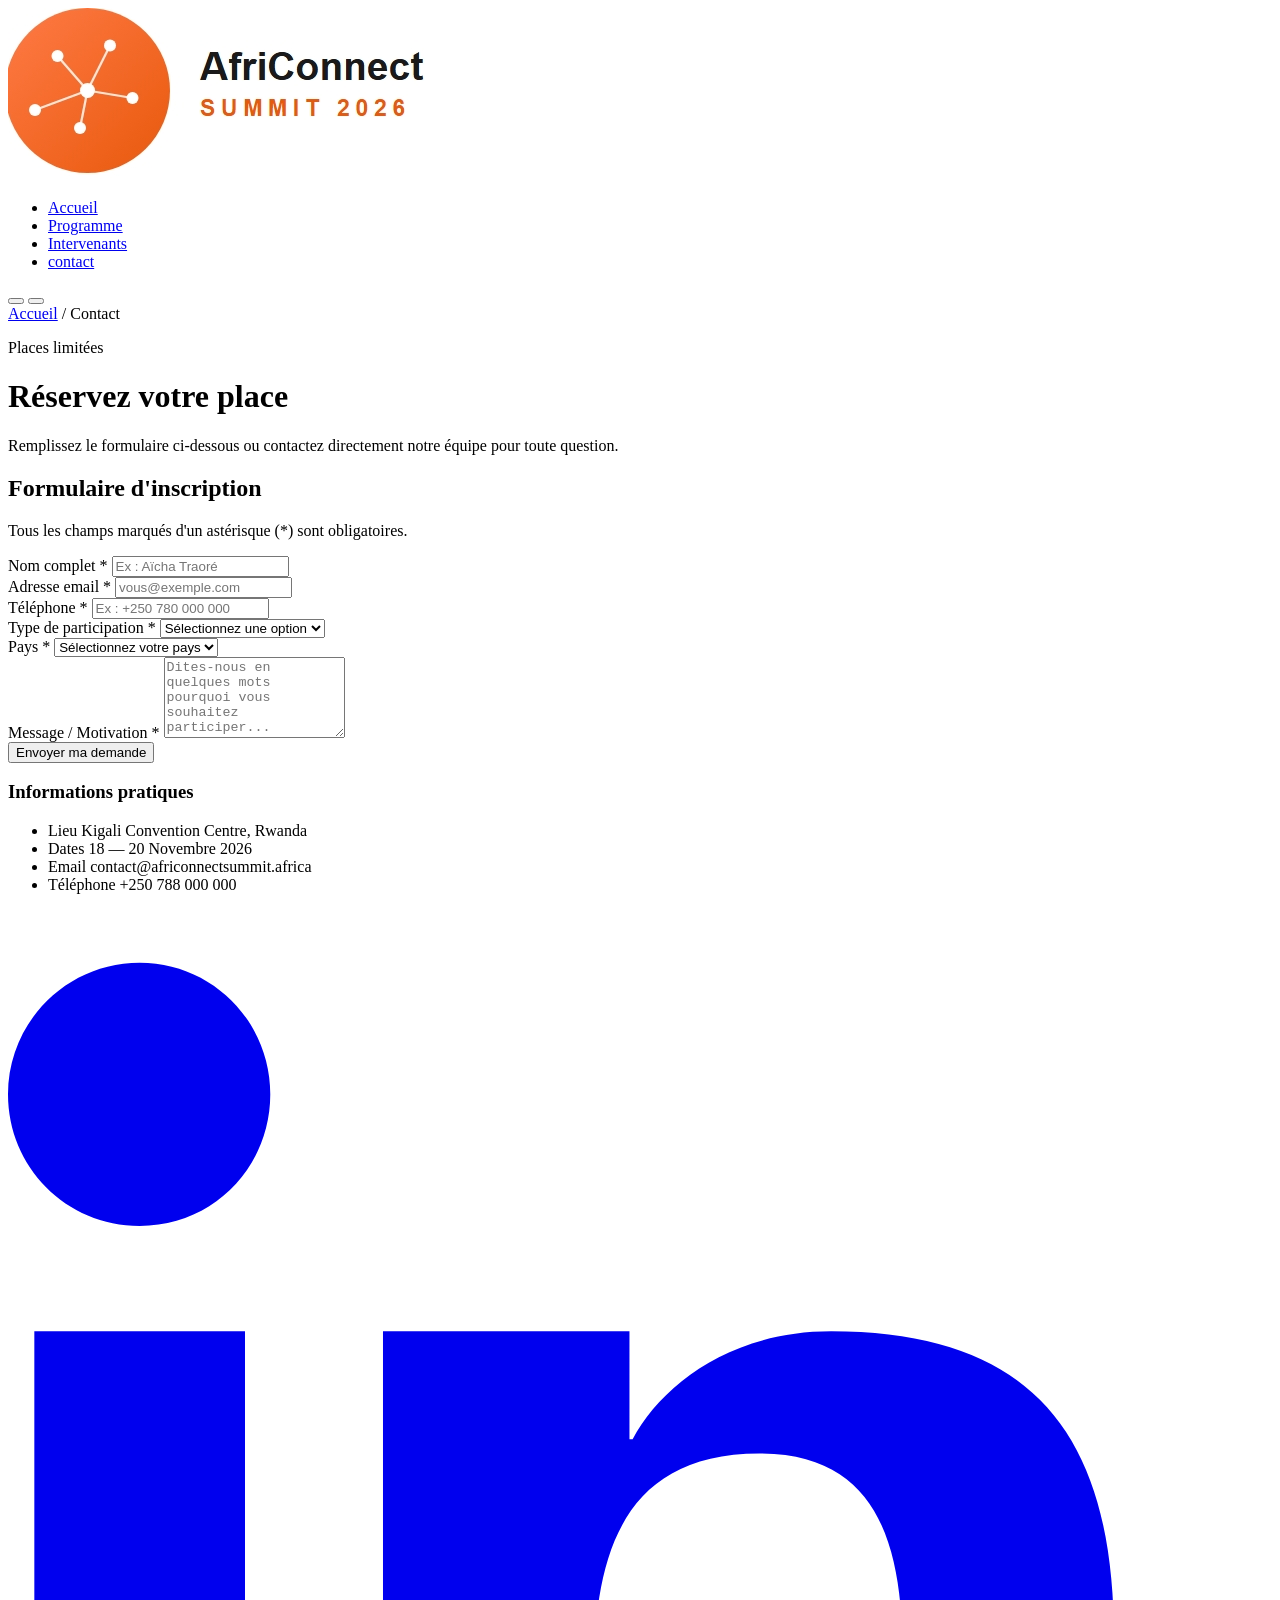
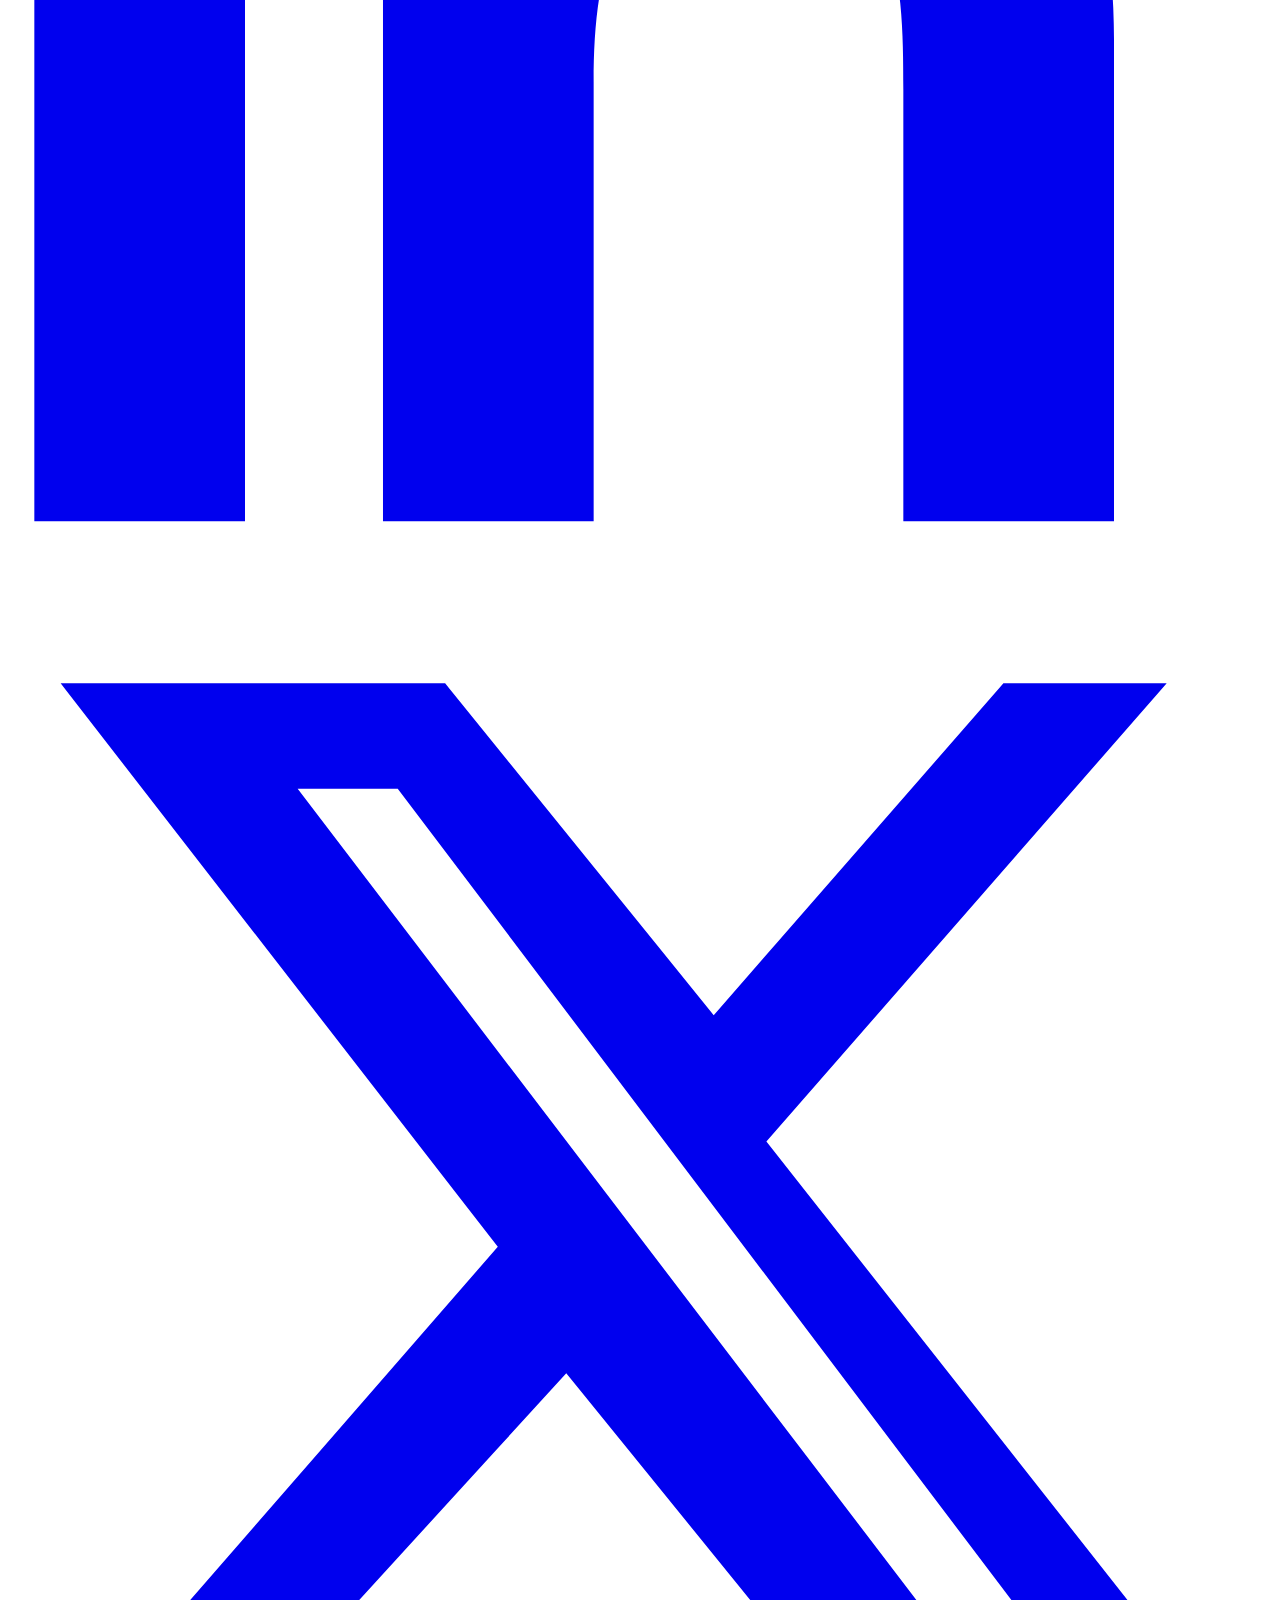
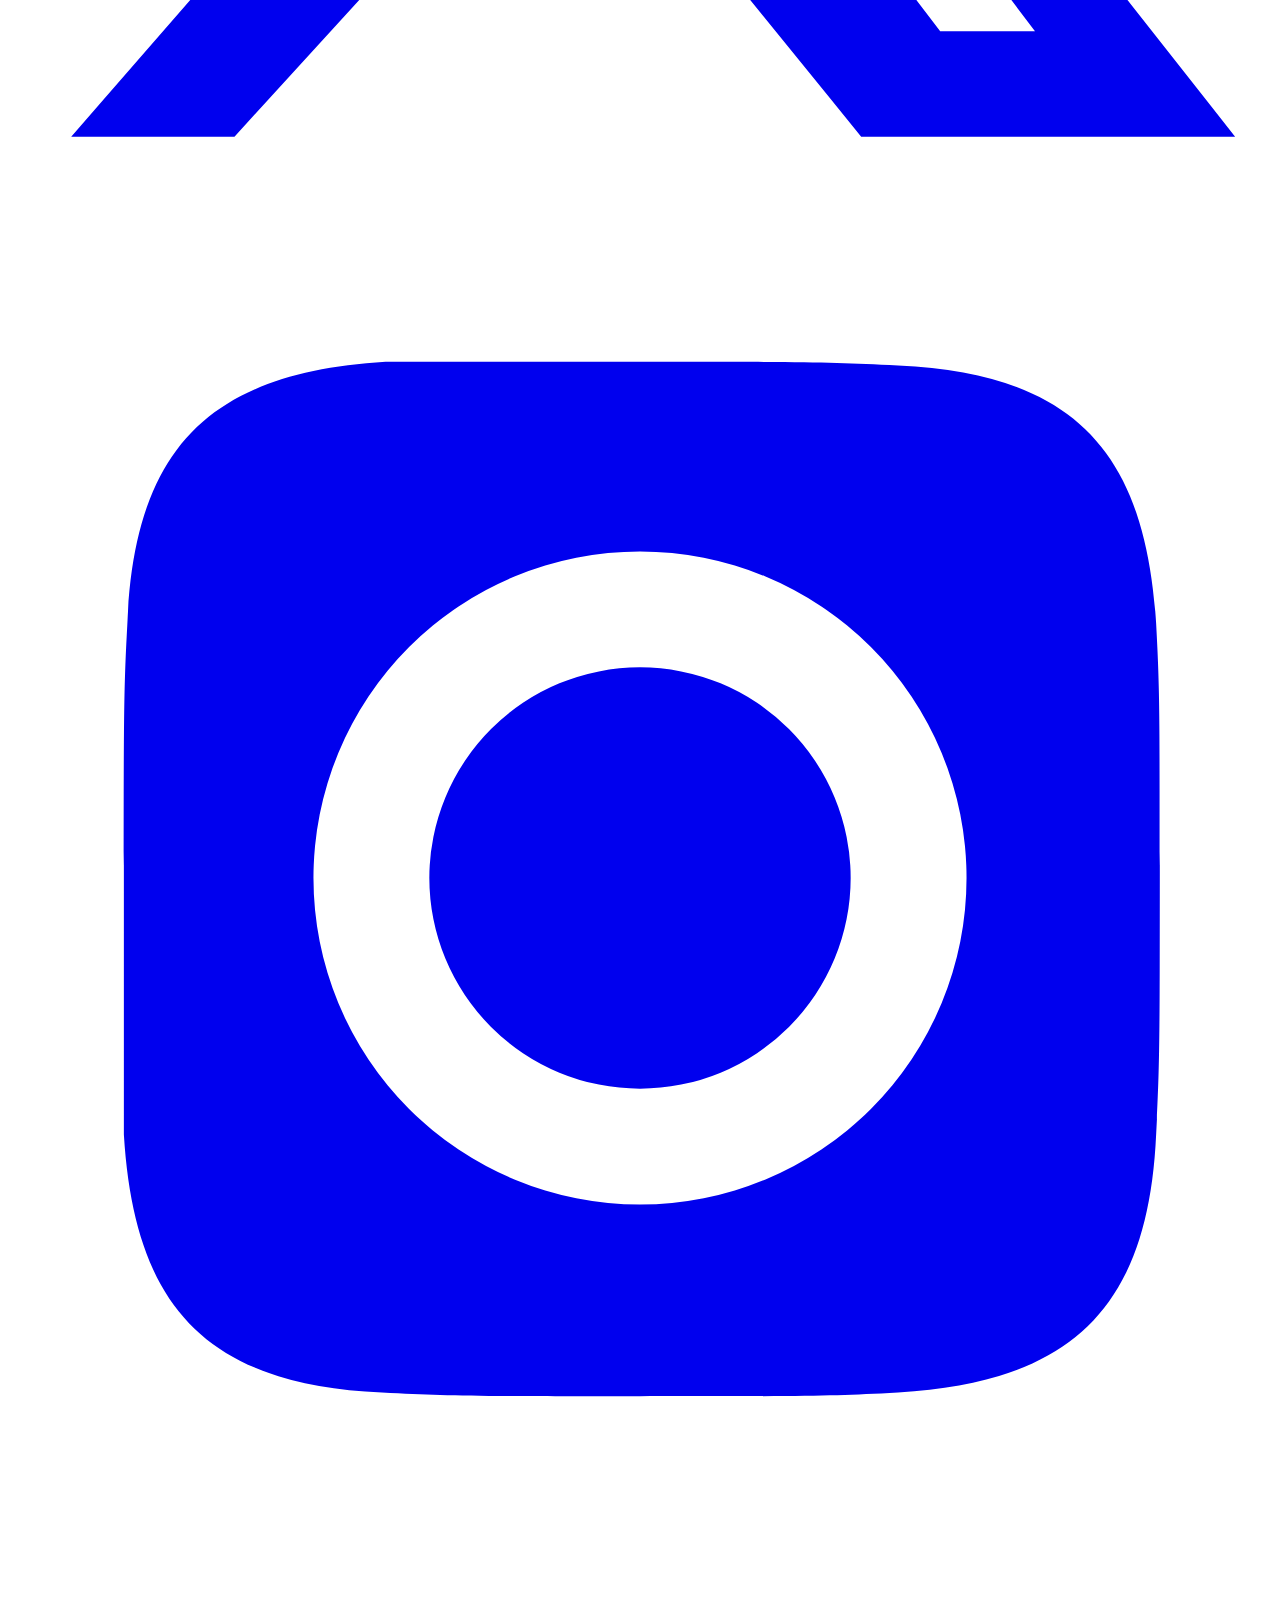
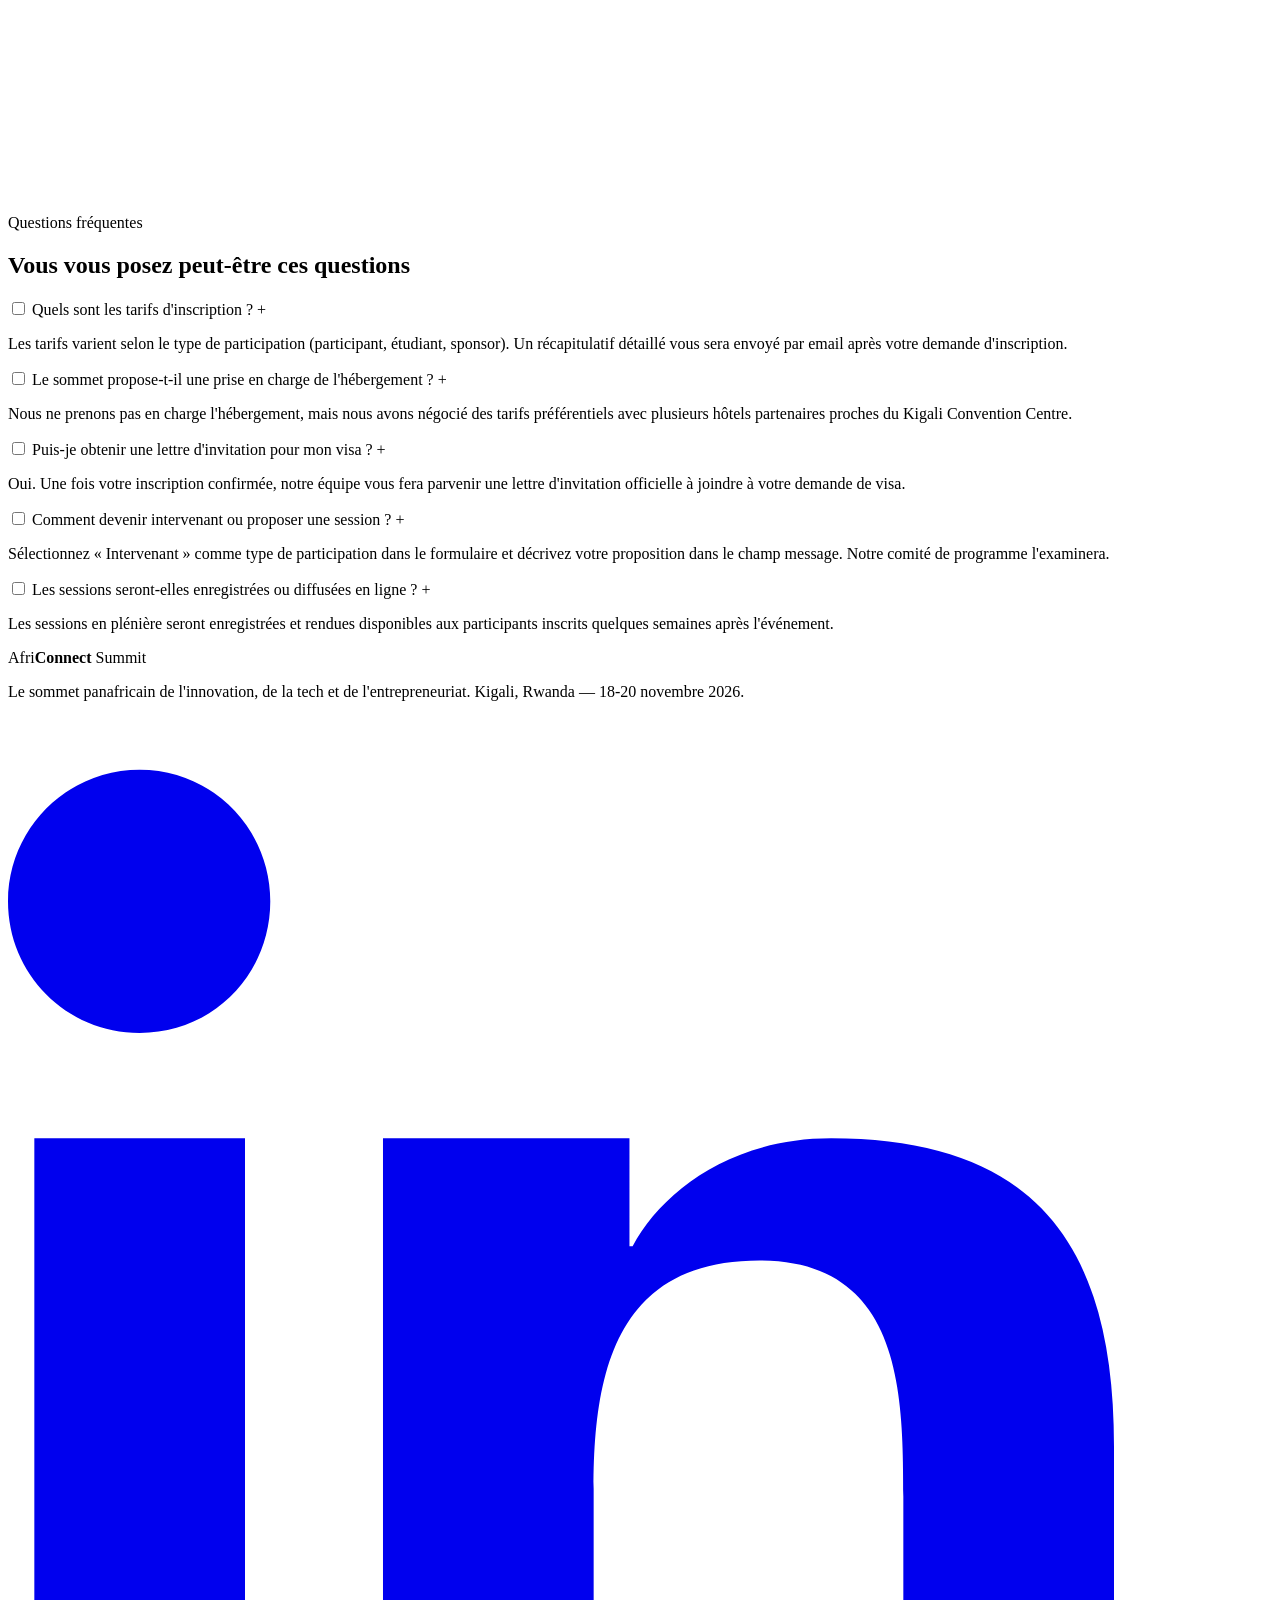
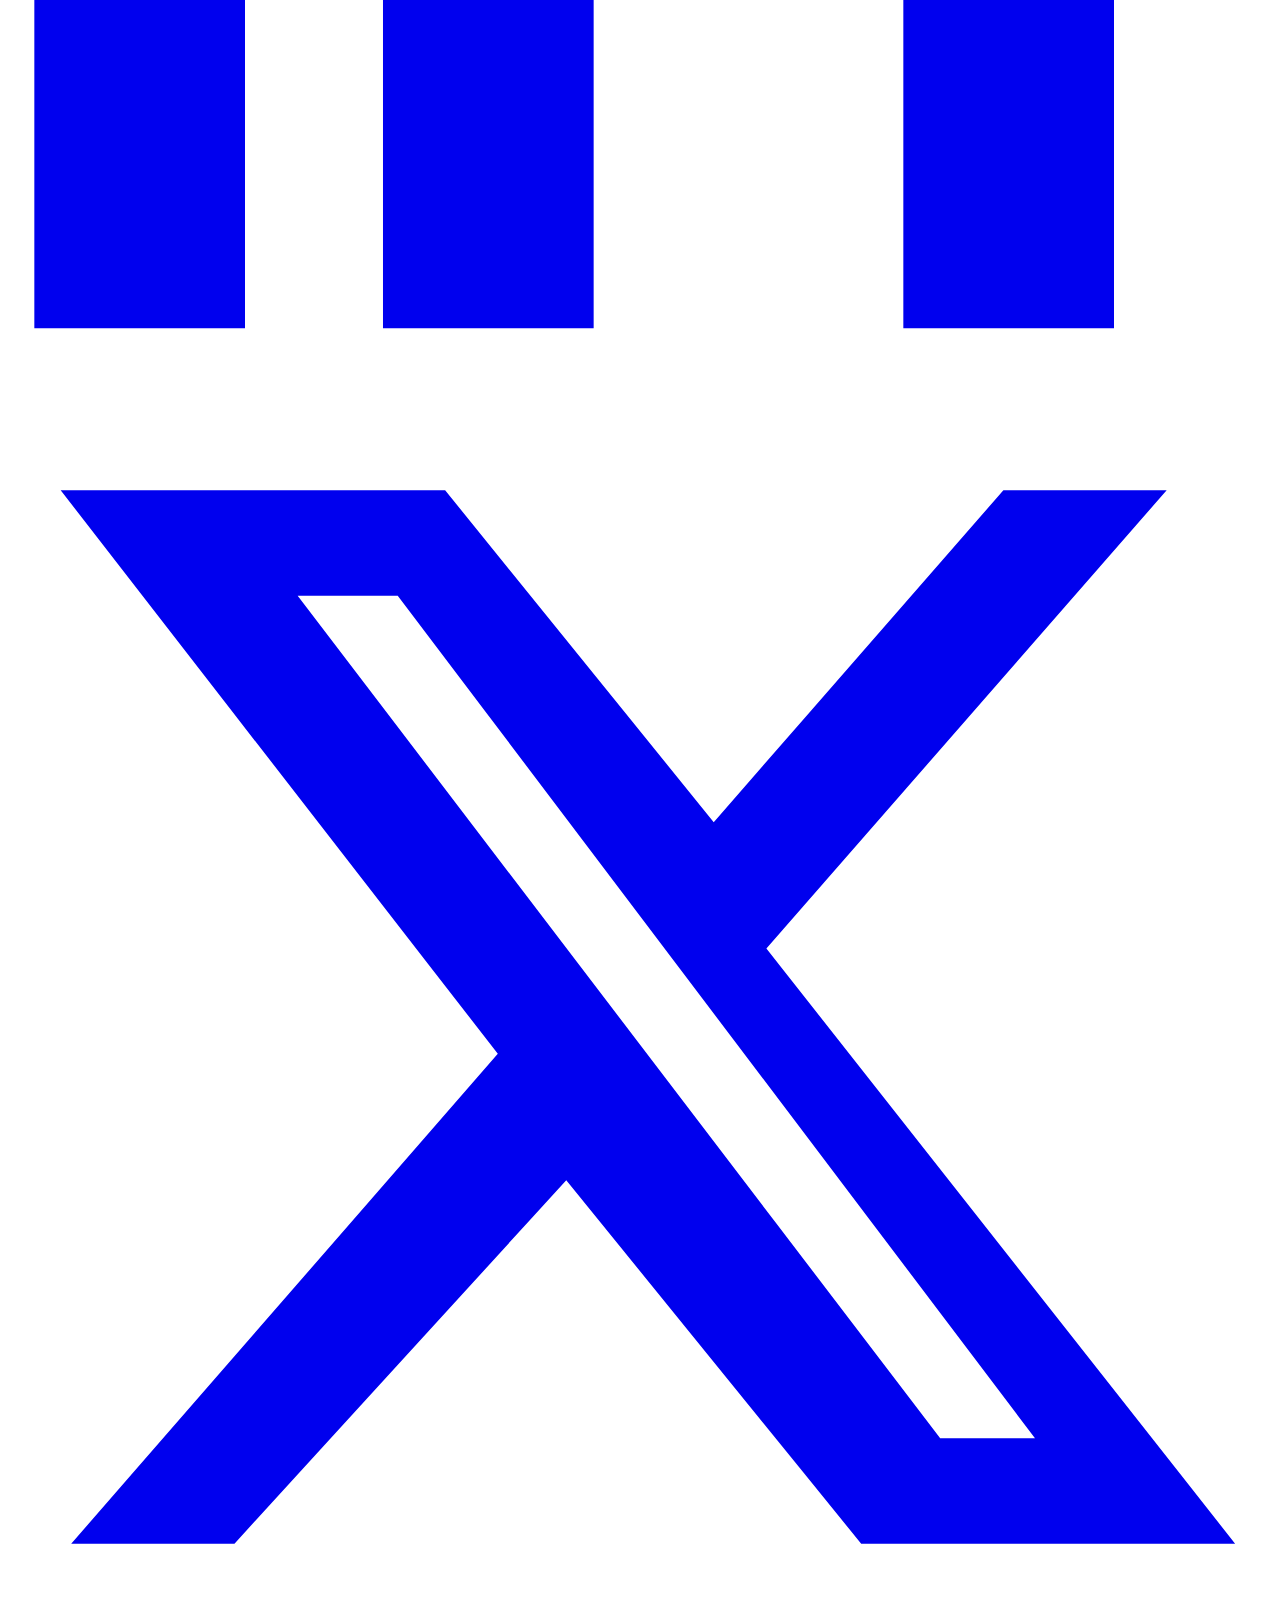
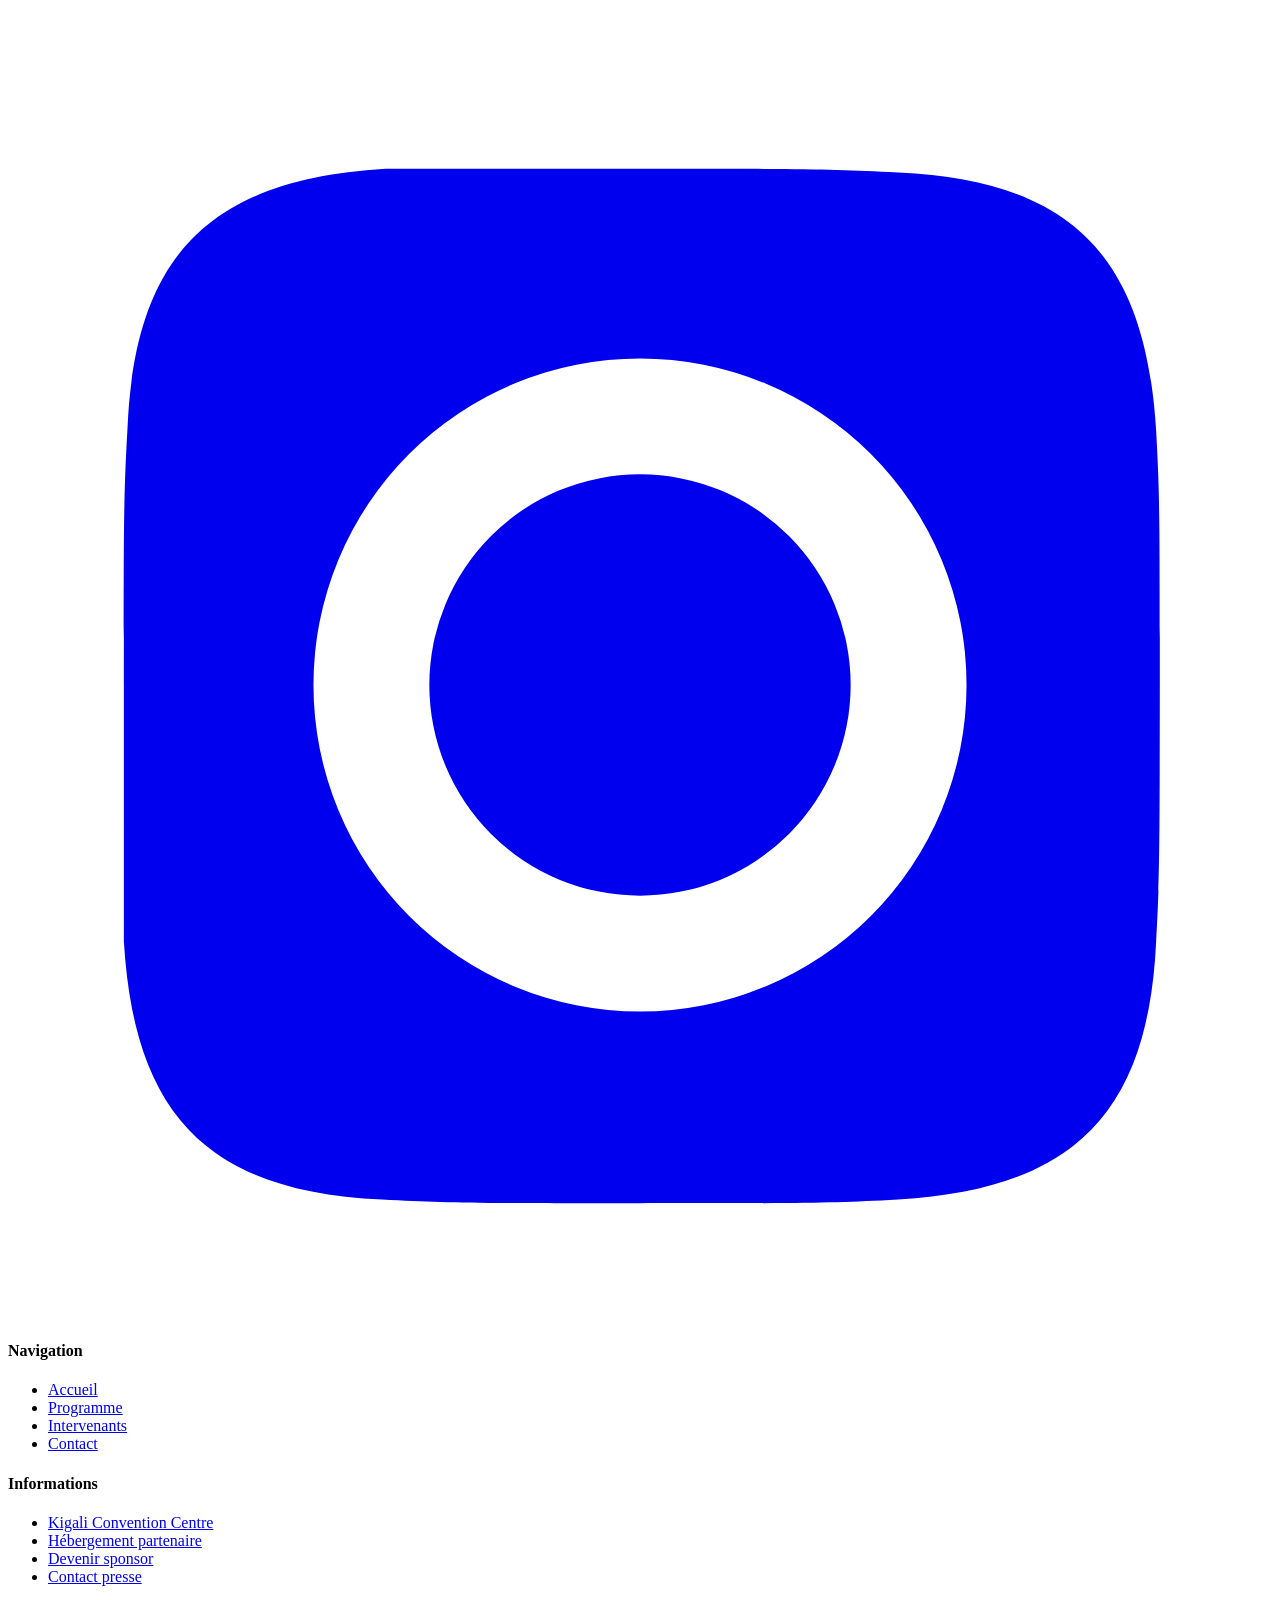
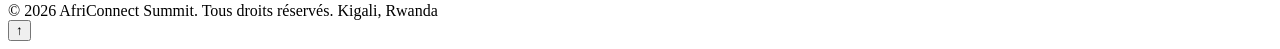
==== contact.html @ dce7e89a "Rename Contact.html to contact.html" ====
<!DOCTYPE html>
<html lang="fr">
<head>
<meta charset="UTF-8">
<meta name="viewport" content="width=device-width, initial-scale=1.0">
<title>Inscription &amp; Contact — AfriConnect Summit 2026</title>
<meta name="description" content="Inscrivez-vous au AfriConnect Summit 2026 ou contactez notre équipe. Kigali, Rwanda — 18-20 novembre 2026.">
<link rel="icon" type="image/jpeg" href="images/Logo.jpeg">
<meta property="og:title" content="Inscription & Contact — AfriConnect Summit 2026">
<meta property="og:description" content="Inscrivez-vous au sommet ou contactez notre équipe. Kigali, Rwanda — 18-20 novembre 2026.">
<meta property="og:image" content="images/Logo.jpeg">
<meta property="og:url" content="https://tonsite.com/contact.html">
<meta property="og:type" content="website">
<meta name="twitter:card" content="summary_large_image">
<link rel="preconnect" href="https://fonts.googleapis.com">
<link rel="preconnect" href="https://fonts.gstatic.com" crossorigin>
<link href="https://fonts.googleapis.com/css2?family=Space+Grotesk:wght@400;500;600;700&family=Work+Sans:wght@400;500;600&family=IBM+Plex+Mono:wght@500;600&display=swap" rel="stylesheet">
<!-- <link rel="stylesheet" href="style.css"> -->
<link rel="stylesheet" href="css/Style.css">
</head>
<body data-theme="dark">

<nav class="navbar">
  <div class="wrap">
    <a href="index.html" class="logo">
      <img src="images/Logo.jpeg" alt="Logo AfriConnect Summit 2026">
      <!-- <svg class="mark" viewBox="0 0 32 32" fill="none"><path d="M16 2 L19 13 L30 16 L19 19 L16 30 L13 19 L2 16 L13 13 Z"/></svg>
      Afri<b>Connect</b> Summit -->
    </a>
    <ul class="nav-links">
      <li><a href="index.html">Accueil</a></li>
      <li><a href="programme.html">Programme</a></li>
      <li><a href="intervenants.html">Intervenants</a></li>
      <li><a href="contact.html" class="active">contact</a></li>
    </ul>
    <div class="nav-right">
      <button class="theme-toggle" id="themeToggle" aria-label="Changer de thème"></button>
      <button class="hamburger" id="hamburger" aria-label="Menu" aria-expanded="false">
        <span></span><span></span><span></span>
      </button>
    </div>
  </div>
</nav>

<header class="page-hero">
  <div class="wrap">
    <nav class="breadcrumb" aria-label="Fil d'Ariane">
      <a href="index.html">Accueil</a>
      <span class="sep">/</span>
      <span class="current">Contact</span>
    </nav>
    <p class="eyebrow fade-up" style="animation-delay:.05s">Places limitées</p>
    <h1 class="fade-up" style="animation-delay:.15s">Réservez votre place</h1>
    <p class="sub fade-up" style="animation-delay:.28s">Remplissez le formulaire ci-dessous ou contactez directement notre équipe pour toute question.</p>
  </div>
</header>

<div class="weave"></div>

<!-- ============ FORMULAIRE + INFOS ============ -->
<section id="inscription">
  <div class="wrap">
    <div class="contact-layout">

      <!-- Colonne formulaire -->
      <div class="form-col reveal">
        <h2>Formulaire d'inscription</h2>
        <p class="form-intro">Tous les champs marqués d'un astérisque (*) sont obligatoires.</p>

        <form id="registrationForm" novalidate>

          <div class="form-group">
            <label for="fullName">Nom complet *</label>
            <input type="text" id="fullName" name="fullName" placeholder="Ex : Aïcha Traoré" required>
            <span class="error-msg" id="err-fullName"></span>
          </div>

          <div class="form-group">
            <label for="email">Adresse email *</label>
            <input type="email" id="email" name="email" placeholder="vous@exemple.com" required>
            <span class="error-msg" id="err-email"></span>
          </div>

          <div class="form-group">
            <label for="phone">Téléphone *</label>
            <input type="tel" id="phone" name="phone" placeholder="Ex : +250 780 000 000" required>
            <span class="error-msg" id="err-phone"></span>
          </div>

          <div class="form-group">
            <label for="participationType">Type de participation *</label>
            <select id="participationType" name="participationType" required>
              <option value="" disabled selected>Sélectionnez une option</option>
              <option value="participant">Participant</option>
              <option value="intervenant">Intervenant</option>
              <option value="sponsor">Sponsor / Partenaire</option>
              <option value="presse">Presse / Média</option>
              <option value="etudiant">Étudiant</option>
            </select>
            <span class="error-msg" id="err-participationType"></span>
          </div>

          <div class="form-group">
            <label for="country">Pays *</label>
            <select id="country" name="country" required>
              <option value="" disabled selected>Sélectionnez votre pays</option>
              <option value="senegal">Sénégal</option>
              <option value="ghana">Ghana</option>
              <option value="cote-ivoire">Côte d'Ivoire</option>
              <option value="kenya">Kenya</option>
              <option value="nigeria">Nigeria</option>
              <option value="tunisie">Tunisie</option>
              <option value="afrique-du-sud">Afrique du Sud</option>
              <option value="rwanda">Rwanda</option>
              <option value="maroc">Maroc</option>
              <option value="egypte">Égypte</option>
              <option value="ethiopie">Éthiopie</option>
              <option value="cameroun">Cameroun</option>
              <option value="autre">Autre</option>
            </select>
            <span class="error-msg" id="err-country"></span>
          </div>

          <div class="form-group">
            <label for="message">Message / Motivation *</label>
            <textarea id="message" name="message" rows="5" placeholder="Dites-nous en quelques mots pourquoi vous souhaitez participer..." required></textarea>
            <span class="error-msg" id="err-message"></span>
          </div>

          <button type="submit" class="btn btn-primary btn-submit">Envoyer ma demande</button>

          <div class="success-msg" id="successMsg" hidden>
            ✓ Votre demande a bien été envoyée. Notre équipe vous contactera sous 48h.
          </div>
        </form>
      </div>

      <!-- Colonne informations -->
      <div class="info-col reveal">
        <div class="info-card">
          <h3>Informations pratiques</h3>
          <ul class="info-list">
            <li>
              <span class="info-label">Lieu</span>
              <span class="info-value">Kigali Convention Centre, Rwanda</span>
            </li>
            <li>
              <span class="info-label">Dates</span>
              <span class="info-value">18 — 20 Novembre 2026</span>
            </li>
            <li>
              <span class="info-label">Email</span>
              <span class="info-value">contact@africonnectsummit.africa</span>
            </li>
            <li>
              <span class="info-label">Téléphone</span>
              <span class="info-value">+250 788 000 000</span>
            </li>
          </ul>
          <div class="social-row">
            <a href="#" aria-label="LinkedIn"><svg viewBox="0 0 24 24" fill="currentColor"><path d="M4.98 3.5C4.98 4.88 3.9 6 2.5 6S0 4.88 0 3.5 1.12 1 2.5 1s2.48 1.12 2.48 2.5zM.5 8h4V23h-4V8zm7.5 0h3.8v2.05h.06c.53-1 1.83-2.05 3.77-2.05C19.6 8 21 10.13 21 13.85V23h-4v-8.2c0-1.96-.03-4.48-2.73-4.48-2.73 0-3.15 2.13-3.15 4.33V23h-4V8z"/></svg></a>
            <a href="#" aria-label="X"><svg viewBox="0 0 24 24" fill="currentColor"><path d="M18.9 2H22l-7.6 8.7L23.3 22h-7.1l-5.6-6.9L4.3 22H1.2l8.1-9.3L1 2h7.3l5.1 6.3L18.9 2zm-1.2 18h1.8L7.4 4H5.5l12.2 16z"/></svg></a>
            <a href="#" aria-label="Instagram"><svg viewBox="0 0 24 24" fill="currentColor"><path d="M12 2.2c3.2 0 3.6 0 4.9.07 3.3.15 4.7 1.6 4.9 4.9.07 1.3.07 1.6.07 4.8s0 3.6-.07 4.9c-.15 3.3-1.6 4.7-4.9 4.9-1.3.07-1.6.07-4.9.07s-3.6 0-4.9-.07c-3.3-.15-4.7-1.6-4.9-4.9C2.2 15.6 2.2 15.3 2.2 12s0-3.6.07-4.9c.15-3.3 1.6-4.7 4.9-4.9C8.4 2.2 8.8 2.2 12 2.2zm0 3.6a6.2 6.2 0 1 0 0 12.4 6.2 6.2 0 0 0 0-12.4zm0 10.2a4 4 0 1 1 0-8 4 4 0 0 1 0 8zm6.4-10.4a1.4 1.4 0 1 1-2.9 0 1.4 1.4 0 0 1 2.9 0z"/></svg></a>
          </div>
        </div>

        <div class="map-wrap">
          <iframe
            src="https://www.google.com/maps?q=Kigali+Convention+Centre,+Kigali,+Rwanda&output=embed"
            width="100%" height="280" style="border:0"
            allowfullscreen loading="lazy"
            referrerpolicy="no-referrer-when-downgrade"
            title="Localisation du Kigali Convention Centre">
          </iframe>
        </div>
      </div>

    </div>
  </div>
</section>

<div class="weave"></div>

<!-- ============ FAQ ACCORDÉON CSS PUR ============ -->
<section id="faq">
  <div class="wrap">
    <div class="section-head reveal">
      <p class="eyebrow">Questions fréquentes</p>
      <h2>Vous vous posez peut-être ces questions</h2>
    </div>

    <div class="accordion reveal">

      <div class="accordion-item">
        <input type="checkbox" id="faq1" class="accordion-toggle">
        <label for="faq1" class="accordion-header">
          Quels sont les tarifs d'inscription ?
          <span class="accordion-icon">+</span>
        </label>
        <div class="accordion-content">
          <p>Les tarifs varient selon le type de participation (participant, étudiant, sponsor). Un récapitulatif détaillé vous sera envoyé par email après votre demande d'inscription.</p>
        </div>
      </div>

      <div class="accordion-item">
        <input type="checkbox" id="faq2" class="accordion-toggle">
        <label for="faq2" class="accordion-header">
          Le sommet propose-t-il une prise en charge de l'hébergement ?
          <span class="accordion-icon">+</span>
        </label>
        <div class="accordion-content">
          <p>Nous ne prenons pas en charge l'hébergement, mais nous avons négocié des tarifs préférentiels avec plusieurs hôtels partenaires proches du Kigali Convention Centre.</p>
        </div>
      </div>

      <div class="accordion-item">
        <input type="checkbox" id="faq3" class="accordion-toggle">
        <label for="faq3" class="accordion-header">
          Puis-je obtenir une lettre d'invitation pour mon visa ?
          <span class="accordion-icon">+</span>
        </label>
        <div class="accordion-content">
          <p>Oui. Une fois votre inscription confirmée, notre équipe vous fera parvenir une lettre d'invitation officielle à joindre à votre demande de visa.</p>
        </div>
      </div>

      <div class="accordion-item">
        <input type="checkbox" id="faq4" class="accordion-toggle">
        <label for="faq4" class="accordion-header">
          Comment devenir intervenant ou proposer une session ?
          <span class="accordion-icon">+</span>
        </label>
        <div class="accordion-content">
          <p>Sélectionnez « Intervenant » comme type de participation dans le formulaire et décrivez votre proposition dans le champ message. Notre comité de programme l'examinera.</p>
        </div>
      </div>

      <div class="accordion-item">
        <input type="checkbox" id="faq5" class="accordion-toggle">
        <label for="faq5" class="accordion-header">
          Les sessions seront-elles enregistrées ou diffusées en ligne ?
          <span class="accordion-icon">+</span>
        </label>
        <div class="accordion-content">
          <p>Les sessions en plénière seront enregistrées et rendues disponibles aux participants inscrits quelques semaines après l'événement.</p>
        </div>
      </div>

    </div>
  </div>
</section>

<!-- ============ FOOTER ============ -->
<footer>
  <div class="wrap">
    <div class="footer-grid">
      <div class="footer-col" style="flex:1 1 260px">
        <div class="footer-logo">Afri<b>Connect</b> Summit</div>
        <p>Le sommet panafricain de l'innovation, de la tech et de l'entrepreneuriat. Kigali, Rwanda — 18-20 novembre 2026.</p>
        <div class="social-row">
          <a href="#" aria-label="LinkedIn"><svg viewBox="0 0 24 24" fill="currentColor"><path d="M4.98 3.5C4.98 4.88 3.9 6 2.5 6S0 4.88 0 3.5 1.12 1 2.5 1s2.48 1.12 2.48 2.5zM.5 8h4V23h-4V8zm7.5 0h3.8v2.05h.06c.53-1 1.83-2.05 3.77-2.05C19.6 8 21 10.13 21 13.85V23h-4v-8.2c0-1.96-.03-4.48-2.73-4.48-2.73 0-3.15 2.13-3.15 4.33V23h-4V8z"/></svg></a>
          <a href="#" aria-label="X"><svg viewBox="0 0 24 24" fill="currentColor"><path d="M18.9 2H22l-7.6 8.7L23.3 22h-7.1l-5.6-6.9L4.3 22H1.2l8.1-9.3L1 2h7.3l5.1 6.3L18.9 2zm-1.2 18h1.8L7.4 4H5.5l12.2 16z"/></svg></a>
          <a href="#" aria-label="Instagram"><svg viewBox="0 0 24 24" fill="currentColor"><path d="M12 2.2c3.2 0 3.6 0 4.9.07 3.3.15 4.7 1.6 4.9 4.9.07 1.3.07 1.6.07 4.8s0 3.6-.07 4.9c-.15 3.3-1.6 4.7-4.9 4.9-1.3.07-1.6.07-4.9.07s-3.6 0-4.9-.07c-3.3-.15-4.7-1.6-4.9-4.9C2.2 15.6 2.2 15.3 2.2 12s0-3.6.07-4.9c.15-3.3 1.6-4.7 4.9-4.9C8.4 2.2 8.8 2.2 12 2.2zm0 3.6a6.2 6.2 0 1 0 0 12.4 6.2 6.2 0 0 0 0-12.4zm0 10.2a4 4 0 1 1 0-8 4 4 0 0 1 0 8zm6.4-10.4a1.4 1.4 0 1 1-2.9 0 1.4 1.4 0 0 1 2.9 0z"/></svg></a>
        </div>
      </div>
      <div class="footer-col">
        <h4>Navigation</h4>
        <ul>
          <li><a href="index.html">Accueil</a></li>
          <li><a href="programme.html">Programme</a></li>
          <li><a href="intervenants.html">Intervenants</a></li>
          <li><a href="contact.html">Contact</a></li>
        </ul>
      </div>
      <div class="footer-col">
        <h4>Informations</h4>
        <ul>
          <li><a href="#">Kigali Convention Centre</a></li>
          <li><a href="#">Hébergement partenaire</a></li>
          <li><a href="#">Devenir sponsor</a></li>
          <li><a href="#">Contact presse</a></li>
        </ul>
      </div>
    </div>
    <div class="footer-bottom">
      <span>© <span id="year"></span> AfriConnect Summit. Tous droits réservés.</span>
      <span>Kigali, Rwanda</span>
    </div>
  </div>
</footer>

<button class="to-top" id="toTop" aria-label="Retour en haut">↑</button>

<script src="js/main.js"></script>
</body>
</html>
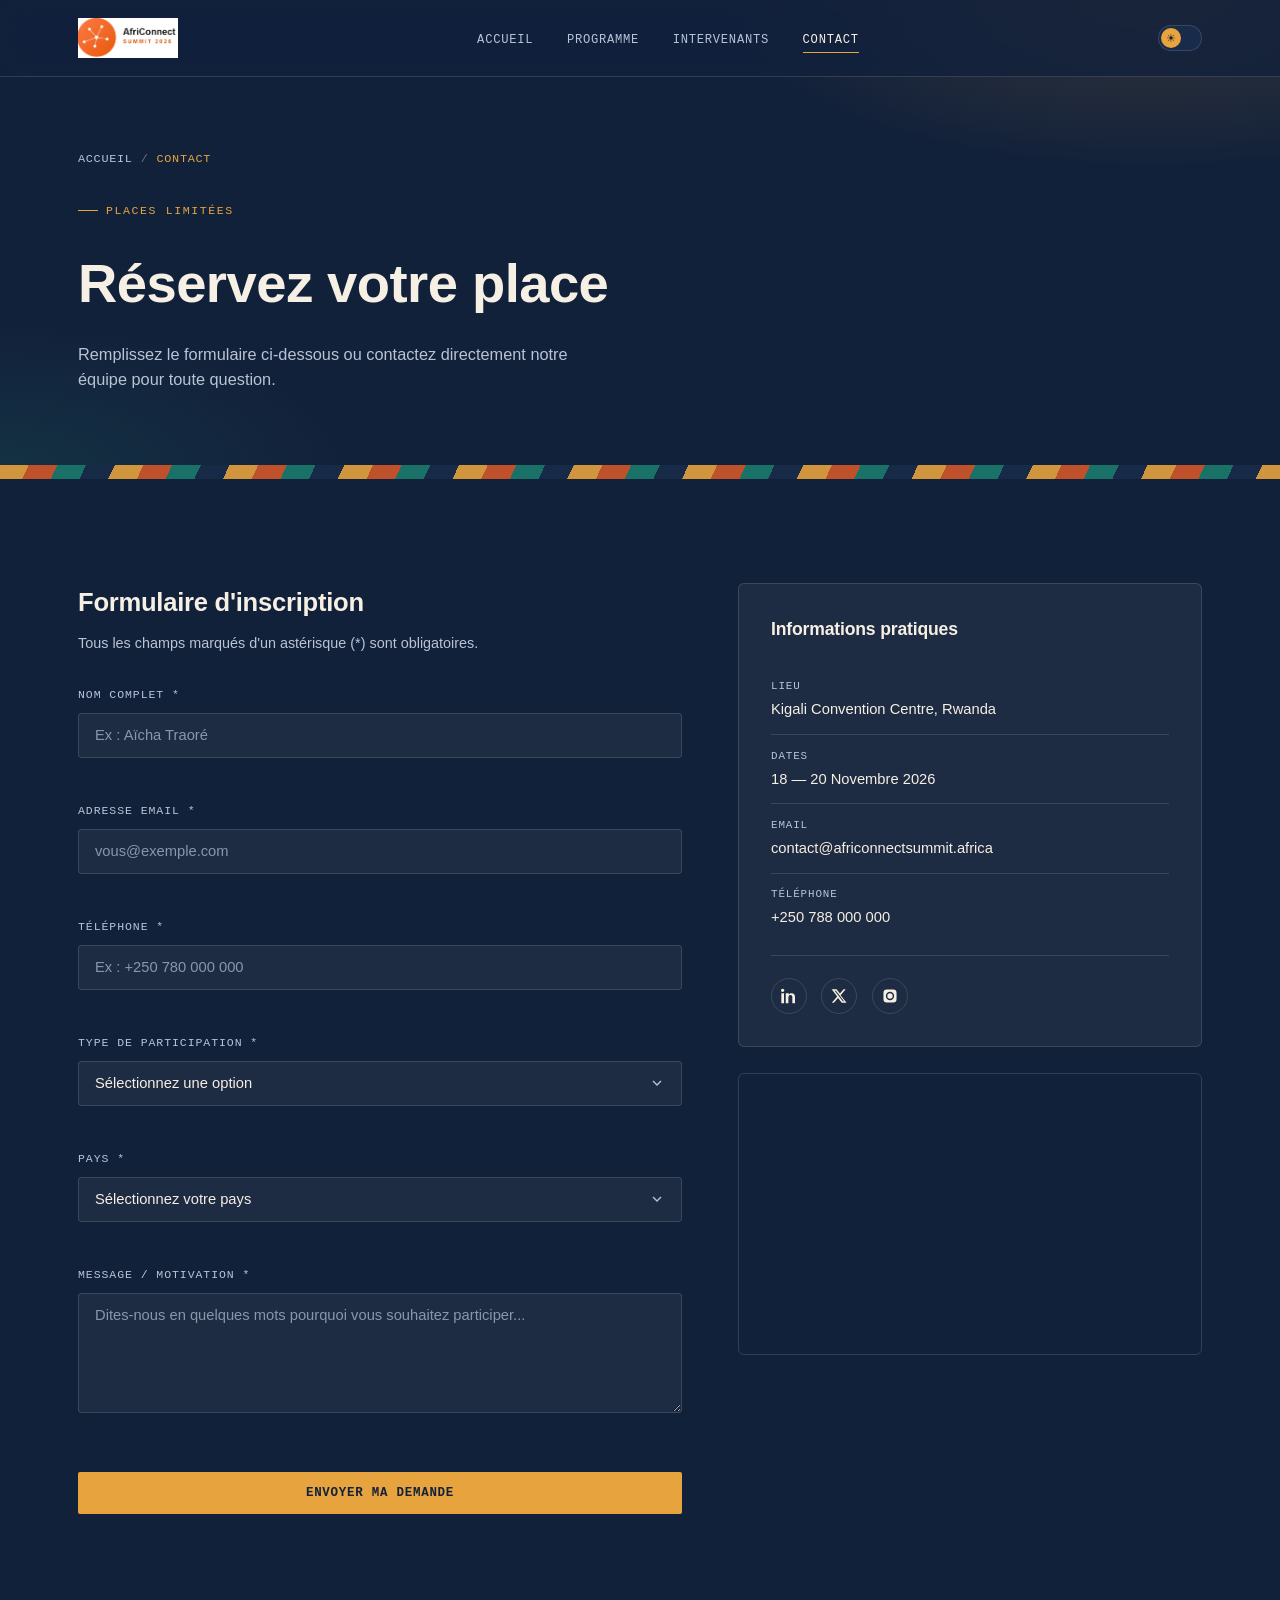
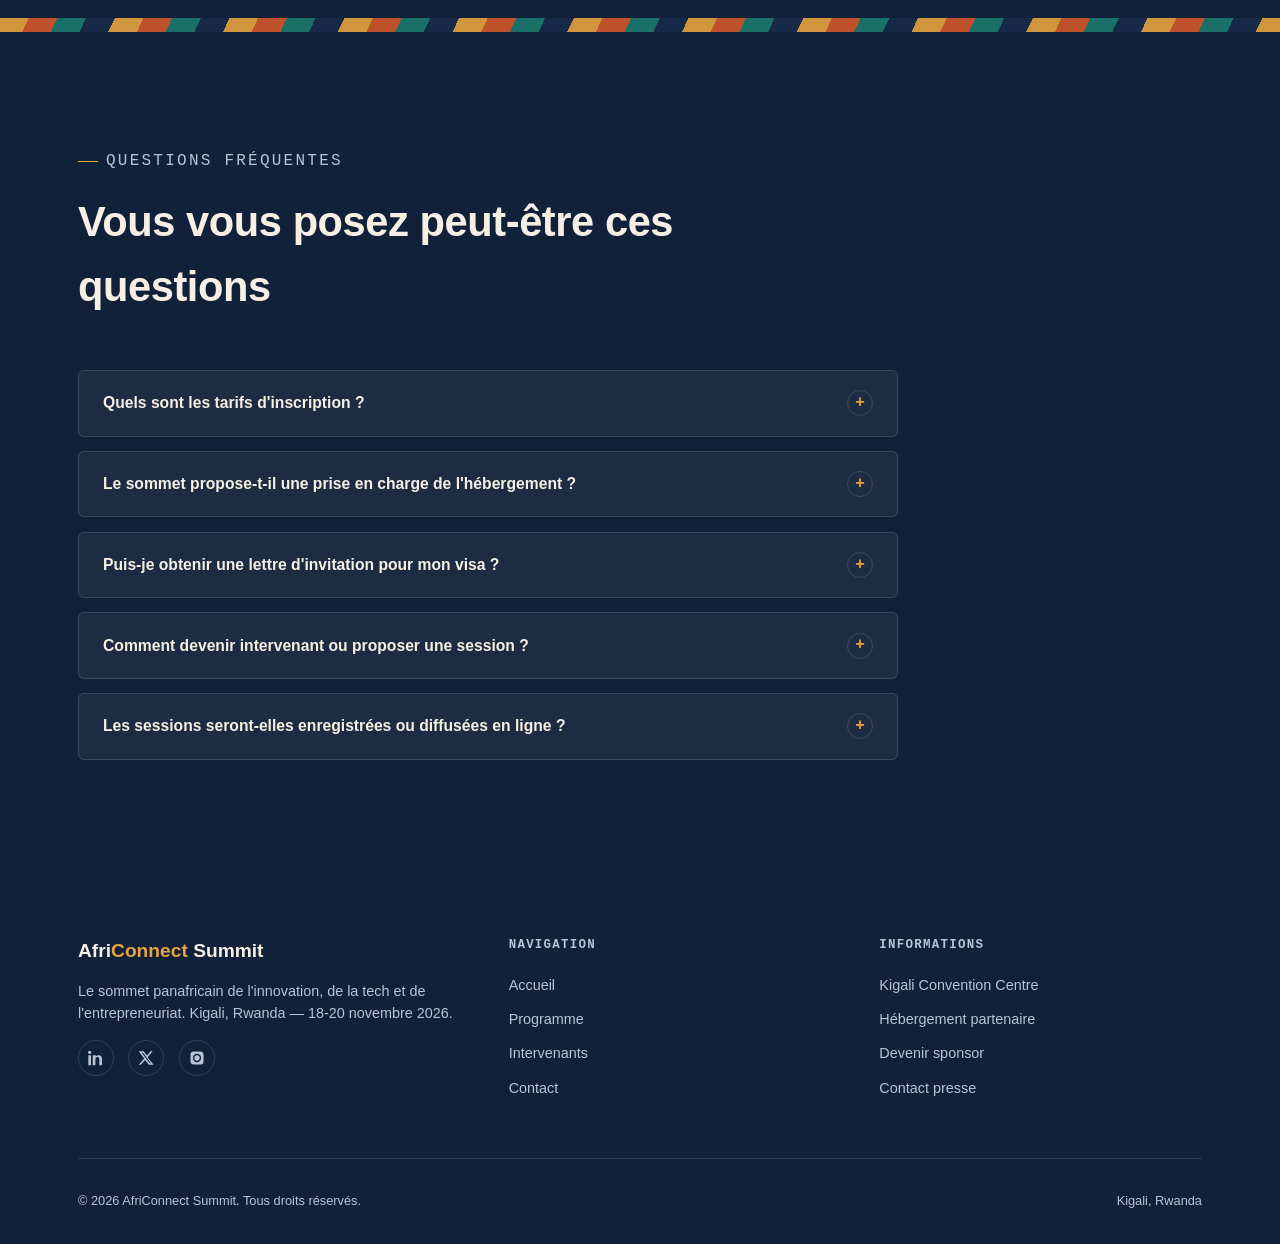
==== commit 9edafb55: "Fix stylesheet link case sensitivity Updated stylesheet link to use 'style.css' instead of 'Style.cs" ====
--- a/contact.html
+++ b/contact.html
@@ -16,7 +16,7 @@
 <link rel="preconnect" href="https://fonts.gstatic.com" crossorigin>
 <link href="https://fonts.googleapis.com/css2?family=Space+Grotesk:wght@400;500;600;700&family=Work+Sans:wght@400;500;600&family=IBM+Plex+Mono:wght@500;600&display=swap" rel="stylesheet">
 <!-- <link rel="stylesheet" href="style.css"> -->
-<link rel="stylesheet" href="css/Style.css">
+<link rel="stylesheet" href="css/style.css">
 </head>
 <body data-theme="dark">
 
--- a/css/style.css
+++ b/css/style.css
@@ -0,0 +1,544 @@
+
+:root{
+  --ink:#12213A;
+  --ink-2:#182B4A;
+  --sand:#F6EFE4;
+  --sand-2:#EFE4D2;
+  --gold:#E7A33E;
+  --clay:#D2572A;
+  --teal:#1B7A6E;
+  --ink-text:#12213A;
+  --sand-text:#F6EFE4;
+  --muted-dark:#B9C3D6;
+  --muted-light:#5B6B85;
+  --danger:#D2572A;
+  --success:#1B7A6E;
+
+  --bg: var(--ink);
+  --bg-elev: var(--ink-2);
+  --fg: var(--sand);
+  --fg-muted: var(--muted-dark);
+  --border: rgba(246,239,228,0.14);
+  --card: rgba(246,239,228,0.05);
+
+  --font-display:'Space Grotesk', sans-serif;
+  --font-body:'Work Sans', sans-serif;
+  --font-mono:'IBM Plex Mono', monospace;
+
+  --radius: 4px;
+  --container: 1180px;
+}
+
+[data-theme="light"]{
+  --bg: var(--sand);
+  --bg-elev: var(--sand-2);
+  --fg: var(--ink-text);
+  --fg-muted: var(--muted-light);
+  --border: rgba(18,33,58,0.12);
+  --card: rgba(18,33,58,0.035);
+}
+
+/* ---------- RESET & BASE ---------- */
+*,*::before,*::after{ box-sizing:border-box; margin:0; padding:0; }
+html{ scroll-behavior:smooth; }
+body{
+  background:var(--bg);
+  color:var(--fg);
+  font-family:var(--font-body);
+  line-height:1.55;
+  transition:background .35s ease, color .35s ease;
+  overflow-x:hidden;
+}
+img,svg{ display:block; max-width:100%; }
+a{ color:inherit; text-decoration:none; }
+ul{ list-style:none; }
+button{ font-family:inherit; cursor:pointer; }
+.wrap{ max-width:var(--container); margin:0 auto; padding:0 28px; }
+h1,h2,h3,h4{ font-family:var(--font-display); font-weight:600; letter-spacing:-0.01em; }
+::selection{ background:var(--gold); color:var(--ink); }
+:focus-visible{ outline:2px solid var(--gold); outline-offset:3px; }
+
+@media (prefers-reduced-motion: reduce){
+  *{ animation-duration:0.001ms !important; animation-iteration-count:1 !important; transition-duration:0.001ms !important; scroll-behavior:auto !important; }
+}
+
+/* ---------- woven divider (signature motif) ---------- */
+.weave{
+  height:14px;
+  width:100%;
+  background:repeating-linear-gradient(
+    115deg,
+    var(--gold) 0 26px,
+    var(--clay) 26px 52px,
+    var(--teal) 52px 78px,
+    var(--bg-elev) 78px 104px
+  );
+  opacity:.9;
+}
+
+/* ============================================================
+   NAVBAR
+   ============================================================ */
+.navbar{
+  position:fixed; top:0; left:0; right:0; z-index:1000;
+  background:color-mix(in srgb, var(--bg) 78%, transparent);
+  backdrop-filter:blur(14px) saturate(140%);
+  border-bottom:1px solid var(--border);
+  transition:background .35s ease, border-color .35s ease;
+}
+.navbar .wrap{ display:flex; align-items:center; justify-content:space-between; height:76px; }
+/* .logo{ display:flex; align-items:center; gap:10px; font-family:var(--font-display); font-weight:700; font-size:1.05rem; letter-spacing:-0.02em; }
+.logo .mark{ width:30px; height:30px; flex-shrink:0; }
+.logo .mark path{ fill:var(--gold); }
+.logo b{ color:var(--gold); font-weight:700; } */
+.logo img{
+  height: 40px;      /* ajuste cette valeur selon ce qui te plaît */
+  width: auto;       /* garde les proportions */
+  object-fit: contain;
+}
+
+.nav-links{ display:flex; align-items:center; gap:2.1rem; }
+.nav-links a{
+  font-family:var(--font-mono); font-size:.76rem; letter-spacing:.06em; text-transform:uppercase;
+  position:relative; padding:6px 0; color:var(--fg-muted); transition:color .25s ease;
+}
+.nav-links a::after{
+  content:''; position:absolute; left:0; bottom:0; width:0; height:1px; background:var(--gold);
+  transition:width .25s ease;
+}
+.nav-links a:hover, .nav-links a.active{ color:var(--fg); }
+.nav-links a:hover::after, .nav-links a.active::after{ width:100%; }
+
+.nav-right{ display:flex; align-items:center; gap:14px; }
+.theme-toggle{
+  width:44px; height:26px; border-radius:20px; border:1px solid var(--border);
+  background:var(--bg-elev); position:relative; transition:background .3s ease;
+}
+.theme-toggle::after{
+  content:'☀'; position:absolute; top:2px; left:2px; width:20px; height:20px; border-radius:50%;
+  background:var(--gold); color:var(--ink); font-size:.7rem; display:flex; align-items:center; justify-content:center;
+  transition:transform .3s cubic-bezier(.65,0,.35,1);
+}
+[data-theme="light"] .theme-toggle::after{ transform:translateX(18px); content:'☾'; }
+
+.hamburger{ display:none; flex-direction:column; gap:5px; width:26px; background:none; border:none; padding:4px; }
+.hamburger span{ height:2px; width:100%; background:var(--fg); transition:transform .3s ease, opacity .3s ease; }
+.hamburger.open span:nth-child(1){ transform:translateY(7px) rotate(45deg); }
+.hamburger.open span:nth-child(2){ opacity:0; }
+.hamburger.open span:nth-child(3){ transform:translateY(-7px) rotate(-45deg); }
+
+.mobile-menu{
+  display:none; position:fixed; top:76px; left:0; right:0; bottom:0; z-index:999;
+  background:var(--bg); padding:2.4rem 28px; flex-direction:column; gap:1.6rem;
+  border-top:1px solid var(--border);
+}
+.mobile-menu.open{ display:flex; }
+.mobile-menu a{ font-family:var(--font-display); font-size:1.6rem; font-weight:600; }
+
+@media (max-width:860px){
+  .nav-links{ display:none; }
+  .hamburger{ display:flex; }
+}
+
+/* ============================================================
+   HERO (page d'accueil)
+   ============================================================ */
+.hero{
+  min-height:100vh;
+  display:flex; align-items:center;
+  position:relative;
+  padding-top:76px;
+  background:
+    radial-gradient(ellipse 60% 50% at 85% 20%, color-mix(in srgb, var(--gold) 20%, transparent), transparent 60%),
+    radial-gradient(ellipse 50% 45% at 8% 85%, color-mix(in srgb, var(--teal) 24%, transparent), transparent 60%);
+  overflow:hidden;
+}
+.hero::before{
+  content:'';
+  position:absolute; inset:0;
+  background-image:
+    linear-gradient(var(--border) 1px, transparent 1px),
+    linear-gradient(90deg, var(--border) 1px, transparent 1px);
+  background-size:64px 64px;
+  -webkit-mask-image:radial-gradient(ellipse 70% 60% at 60% 40%, black, transparent 75%);
+  mask-image:radial-gradient(ellipse 70% 60% at 60% 40%, black, transparent 75%);
+  opacity:.5; pointer-events:none;
+}
+.hero .wrap{
+  display:grid; grid-template-columns:1.25fr 1fr; gap:3.5rem; align-items:center; position:relative; z-index:2;
+}
+.eyebrow{
+  display:inline-flex; align-items:center; gap:8px; font-family:var(--font-mono); font-size:.72rem;
+  letter-spacing:.14em; text-transform:uppercase; color:var(--gold); margin-bottom:1.4rem;
+}
+.eyebrow::before{ content:''; width:20px; height:1px; background:var(--gold); }
+.hero h1{
+  font-size:clamp(2.6rem, 5.4vw, 4.4rem); line-height:1.03; margin-bottom:1.3rem;
+}
+.hero h1 em{ font-style:normal; color:var(--gold); }
+.hero .sub{
+  font-size:1.08rem; color:var(--fg-muted); max-width:46ch; margin-bottom:.6rem;
+}
+.hero .place{
+  font-family:var(--font-mono); font-size:.85rem; letter-spacing:.03em; color:var(--fg);
+  display:flex; align-items:center; gap:10px; margin-bottom:2.2rem; flex-wrap:wrap;
+}
+.hero .place .dot{ width:5px; height:5px; border-radius:50%; background:var(--clay); display:inline-block; }
+.cta-row{ display:flex; gap:1rem; flex-wrap:wrap; }
+.btn{
+  display:inline-flex; align-items:center; gap:8px; padding:14px 26px; border-radius:2px;
+  font-family:var(--font-mono); font-size:.78rem; letter-spacing:.06em; text-transform:uppercase;
+  border:1px solid transparent; transition:transform .25s ease, background .25s ease, border-color .25s ease;
+}
+.btn-primary{ background:var(--gold); color:var(--ink); font-weight:600; }
+.btn-primary:hover{ transform:translateY(-2px); background:#f0b563; }
+.btn-ghost{ border-color:var(--border); color:var(--fg); }
+.btn-ghost:hover{ border-color:var(--gold); color:var(--gold); transform:translateY(-2px); }
+
+/* Boarding-pass countdown card — signature element */
+.ticket{
+  background:var(--bg-elev); border:1px solid var(--border); border-radius:6px;
+  padding:1.9rem 1.8rem; position:relative;
+}
+.ticket::before, .ticket::after{
+  content:''; position:absolute; width:22px; height:22px; background:var(--bg); border-radius:50%;
+  top:50%; transform:translateY(-50%);
+}
+.ticket::before{ left:-11px; }
+.ticket::after{ right:-11px; }
+.ticket-row{ display:flex; justify-content:space-between; align-items:center; margin-bottom:1.3rem; }
+.ticket-row .k{ font-family:var(--font-mono); font-size:.66rem; letter-spacing:.12em; text-transform:uppercase; color:var(--fg-muted); }
+.ticket-row .v{ font-family:var(--font-mono); font-size:.78rem; color:var(--teal); }
+.ticket-divider{ border-top:1.5px dashed var(--border); margin:0 -1.8rem 1.4rem; }
+.ticket-title{ font-family:var(--font-mono); font-size:.7rem; letter-spacing:.14em; text-transform:uppercase; color:var(--fg-muted); margin-bottom:1rem; }
+.countdown{ display:grid; grid-template-columns:repeat(4,1fr); gap:.6rem; }
+.countdown .cell{ text-align:center; }
+.countdown .num{
+  font-family:var(--font-mono); font-size:clamp(1.5rem,3.4vw,2.1rem); font-weight:600; color:var(--gold);
+  font-variant-numeric:tabular-nums;
+}
+.countdown .lbl{ font-family:var(--font-mono); font-size:.6rem; letter-spacing:.1em; text-transform:uppercase; color:var(--fg-muted); margin-top:.35rem; }
+.stamp{
+  position:absolute; top:1.6rem; right:1.8rem; width:56px; height:56px; border:2px solid var(--clay);
+  border-radius:50%; display:flex; align-items:center; justify-content:center; transform:rotate(-14deg);
+  color:var(--clay); font-family:var(--font-mono); font-size:.52rem; letter-spacing:.05em; text-align:center;
+  text-transform:uppercase; opacity:.85; line-height:1.15;
+}
+@media (max-width:900px){ .hero .wrap{ grid-template-columns:1fr; } }
+
+/* ============================================================
+   PAGE HERO (bannière interne — programme / intervenants / contact)
+   ============================================================ */
+.page-hero{
+  padding:150px 0 4.5rem;
+  position:relative;
+  background:
+    radial-gradient(ellipse 55% 60% at 90% 0%, color-mix(in srgb, var(--gold) 16%, transparent), transparent 60%),
+    radial-gradient(ellipse 45% 50% at 0% 100%, color-mix(in srgb, var(--teal) 18%, transparent), transparent 60%);
+}
+.breadcrumb{
+  display:flex; align-items:center; gap:.5rem; font-family:var(--font-mono); font-size:.74rem;
+  letter-spacing:.06em; text-transform:uppercase; color:var(--fg-muted); margin-bottom:1.6rem;
+}
+.breadcrumb a{ transition:color .2s ease; }
+.breadcrumb a:hover{ color:var(--gold); }
+.breadcrumb .sep{ opacity:.5; }
+.breadcrumb .current{ color:var(--gold); }
+.page-hero h1{ font-size:clamp(2.2rem, 4.6vw, 3.4rem); margin-bottom:1rem; }
+.page-hero .sub{ color:var(--fg-muted); max-width:56ch; font-size:1.02rem; }
+
+/* fade-up load animation */
+.fade-up{ opacity:0; transform:translateY(22px); animation:fadeUp .8s cubic-bezier(.22,.8,.35,1) forwards; }
+@keyframes fadeUp{ to{ opacity:1; transform:translateY(0); } }
+
+/* scroll reveal */
+.reveal{ opacity:0; transform:translateY(28px); transition:opacity .7s ease, transform .7s ease; }
+.reveal.in{ opacity:1; transform:translateY(0); }
+
+/* ---------- SECTION shared ---------- */
+section{ padding:6.5rem 0; }
+.section-head{ max-width:640px; margin-bottom:3.2rem; }
+.section-head .eyebrow{ margin-bottom:1rem; }
+.section-head h2{ font-size:clamp(1.9rem,3.4vw,2.6rem); }
+.section-head p{ color:var(--fg-muted); margin-top:.8rem; font-size:1rem; }
+
+/* ============================================================
+   STATS (accueil)
+   ============================================================ */
+.stats{ background:var(--bg-elev); border-top:1px solid var(--border); border-bottom:1px solid var(--border); }
+.stats-grid{ display:grid; grid-template-columns:repeat(4,1fr); gap:2rem; }
+.stat{ text-align:left; border-left:2px solid var(--gold); padding-left:1.2rem; }
+.stat .num{ font-family:var(--font-mono); font-size:clamp(2.2rem,4vw,3.2rem); font-weight:600; color:var(--fg); font-variant-numeric:tabular-nums; }
+.stat .lbl{ font-size:.86rem; color:var(--fg-muted); margin-top:.4rem; }
+@media (max-width:800px){ .stats-grid{ grid-template-columns:repeat(2,1fr); row-gap:2.4rem; } }
+
+/* ============================================================
+   WHY CARDS (accueil)
+   ============================================================ */
+.why-row{ display:flex; gap:2.2rem; flex-wrap:wrap; }
+.why-card{
+  flex:1 1 280px; background:var(--card); border:1px solid var(--border); border-radius:6px;
+  padding:2.1rem 1.9rem; transition:border-color .3s ease, transform .3s ease;
+}
+.why-card:hover{ border-color:var(--gold); transform:translateY(-4px); }
+.why-icon{
+  width:46px; height:46px; border-radius:50%; display:flex; align-items:center; justify-content:center;
+  background:color-mix(in srgb, var(--gold) 16%, transparent); margin-bottom:1.3rem;
+}
+.why-icon svg{ width:22px; height:22px; stroke:var(--gold); }
+.why-card h3{ font-size:1.15rem; margin-bottom:.6rem; }
+.why-card p{ color:var(--fg-muted); font-size:.92rem; }
+
+/* ============================================================
+   SPEAKERS (accueil + intervenants.html)
+   ============================================================ */
+.speakers-grid{ display:grid; grid-template-columns:repeat(4,1fr); gap:1.6rem; }
+.speakers-grid--full{ grid-template-columns:repeat(3,1fr); }
+.speaker-card{
+  background:var(--card); border:1px solid var(--border); border-radius:6px; overflow:hidden;
+  transition:transform .3s ease, border-color .3s ease, box-shadow .3s ease;
+}
+.speaker-card:hover{
+  transform:translateY(-8px);
+  border-color:var(--teal);
+  box-shadow:0 18px 34px rgba(0,0,0,.28);
+}
+.speaker-photo{
+  aspect-ratio:1/1; display:flex; align-items:center; justify-content:center;
+  font-family:var(--font-display); font-size:2.6rem; font-weight:700; color:var(--ink);
+  position:relative; overflow:hidden;
+}
+.speaker-photo::after{
+  content:''; position:absolute; inset:0;
+  background-image:linear-gradient(135deg, rgba(255,255,255,.18), transparent 55%),
+    repeating-linear-gradient(45deg, rgba(0,0,0,.06) 0 8px, transparent 8px 16px);
+}
+.speaker-info{ padding:1.2rem 1.3rem 1.5rem; }
+.speaker-info h3{ font-size:1rem; margin-bottom:.15rem; }
+.speaker-info .role{ font-size:.82rem; color:var(--fg-muted); margin-bottom:.5rem; }
+.speaker-info .country{ font-family:var(--font-mono); font-size:.68rem; letter-spacing:.08em; text-transform:uppercase; color:var(--teal); }
+@media (max-width:900px){
+  .speakers-grid{ grid-template-columns:repeat(2,1fr); }
+  .speakers-grid--full{ grid-template-columns:repeat(2,1fr); }
+}
+@media (max-width:600px){
+  .speakers-grid--full{ grid-template-columns:1fr; }
+}
+.speakers-cta{ text-align:center; margin-top:2.6rem; }
+
+/* fade-in for cards hidden/shown by the JS filter (page intervenants) */
+.speaker-card.is-hidden{ display:none; }
+.empty-state{ text-align:center; color:var(--fg-muted); margin-top:2.5rem; font-size:.95rem; }
+
+/* ============================================================
+   FILTER BAR (intervenants.html)
+   ============================================================ */
+.filter-bar{ display:flex; flex-wrap:wrap; gap:.8rem; margin-bottom:2.8rem; }
+.filter-btn{
+  background:transparent; border:1px solid var(--border); color:var(--fg-muted);
+  font-family:var(--font-mono); font-size:.75rem; letter-spacing:.06em; text-transform:uppercase;
+  padding:.6rem 1.2rem; border-radius:20px; transition:all .25s ease;
+}
+.filter-btn:hover{ border-color:var(--gold); color:var(--fg); }
+.filter-btn.active{ background:var(--gold); border-color:var(--gold); color:var(--ink); font-weight:600; }
+
+/* ============================================================
+   SPONSORS (accueil)
+   ============================================================ */
+.sponsor-badge{
+  display:flex; align-items:center; justify-content:center; background:var(--bg);
+  border:1px solid var(--border); border-radius:4px; font-family:var(--font-display); font-weight:600;
+  color:var(--fg-muted); transition:border-color .25s ease, color .25s ease;
+  width:180px; padding:1rem;
+}
+.sponsor-row{ display:flex; flex-wrap:wrap; gap:1.4rem; align-items:center; }
+.tier-or .sponsor-badge{ height:86px; font-size:1.3rem; border-color:color-mix(in srgb, var(--gold) 40%, var(--border)); }
+.tier-argent .sponsor-badge{ height:94px; font-size:1.05rem; border-color:color-mix(in srgb, var(--muted-dark) 40%, var(--border)); }
+.tier-bronze .sponsor-badge{ height:98px; font-size:.86rem; border-color:color-mix(in srgb, var(--clay) 30%, var(--border)); }
+.sponsor-badge img{
+  width: 100%;
+  height: 100%;
+  object-fit: contain;
+}
+/* ============================================================
+   PROGRAMME — ONGLETS + TABLEAU
+   ============================================================ */
+.tabs{ display:flex; gap:.8rem; margin-bottom:2.4rem; flex-wrap:wrap; }
+.tab-btn{
+  background:var(--card); border:1px solid var(--border); color:var(--fg-muted);
+  font-family:var(--font-display); font-weight:600; font-size:.95rem;
+  padding:.85rem 1.6rem; border-radius:6px; display:flex; flex-direction:column; align-items:flex-start; gap:.2rem;
+  transition:all .25s ease; min-width:120px;
+}
+.tab-btn .tab-date{ font-family:var(--font-mono); font-size:.68rem; font-weight:400; letter-spacing:.05em; color:var(--fg-muted); text-transform:uppercase; }
+.tab-btn:hover{ border-color:var(--gold); }
+.tab-btn.active{ background:var(--gold); border-color:var(--gold); color:var(--ink); }
+.tab-btn.active .tab-date{ color:color-mix(in srgb, var(--ink) 70%, transparent); }
+
+.day-panel{ animation:fadeUp .5s ease; }
+.schedule-table{
+  width:100%; border-collapse:collapse; overflow:hidden; border-radius:6px;
+  border:1px solid var(--border);
+}
+.schedule-table thead th{
+  background:var(--bg-elev); text-align:left; font-family:var(--font-mono); font-size:.7rem;
+  letter-spacing:.1em; text-transform:uppercase; color:var(--fg-muted); padding:1rem 1.2rem;
+  border-bottom:1px solid var(--border);
+}
+.schedule-table tbody td{
+  padding:1rem 1.2rem; font-size:.9rem; border-bottom:1px solid var(--border); vertical-align:top;
+}
+.schedule-table tbody tr:last-child td{ border-bottom:none; }
+.schedule-table tbody tr:nth-child(odd){ background:var(--card); }
+.schedule-table tbody tr:hover{ background:color-mix(in srgb, var(--gold) 8%, transparent); }
+.schedule-table td:first-child{ font-family:var(--font-mono); color:var(--gold); white-space:nowrap; font-size:.82rem; }
+@media (max-width:700px){
+  .schedule-table{ display:block; overflow-x:auto; white-space:nowrap; }
+}
+
+/* ============================================================
+   THÉMATIQUES (programme.html)
+   ============================================================ */
+.theme-grid{ display:grid; grid-template-columns:repeat(2,1fr); gap:1.8rem; }
+.theme-card{
+  background:var(--card); border:1px solid var(--border); border-radius:6px;
+  padding:2.2rem 2rem; transition:border-color .3s ease, transform .3s ease;
+}
+.theme-card:hover{ border-color:var(--teal); transform:translateY(-4px); }
+.theme-icon{
+  width:50px; height:50px; border-radius:10px; display:flex; align-items:center; justify-content:center;
+  background:color-mix(in srgb, var(--teal) 16%, transparent); margin-bottom:1.4rem;
+}
+.theme-icon svg{ width:24px; height:24px; stroke:var(--teal); }
+.theme-card h3{ font-size:1.15rem; margin-bottom:.6rem; }
+.theme-card p{ color:var(--fg-muted); font-size:.92rem; }
+@media (max-width:700px){ .theme-grid{ grid-template-columns:1fr; } }
+
+/* ============================================================
+   CONTACT / INSCRIPTION
+   ============================================================ */
+.contact-layout{ display:flex; gap:3.5rem; align-items:flex-start; flex-wrap:wrap; }
+.form-col{ flex:1 1 480px; }
+.info-col{ flex:1 1 340px; display:flex; flex-direction:column; gap:1.6rem; }
+.form-col h2{ font-size:1.6rem; margin-bottom:.6rem; }
+.form-intro{ color:var(--fg-muted); font-size:.9rem; margin-bottom:2rem; }
+
+.form-group{ margin-bottom:1.5rem; }
+.form-group label{
+  display:block; font-family:var(--font-mono); font-size:.72rem; letter-spacing:.08em; text-transform:uppercase;
+  color:var(--fg-muted); margin-bottom:.55rem;
+}
+.form-group input,
+.form-group select,
+.form-group textarea{
+  width:100%; background:var(--card); border:1px solid var(--border); border-radius:4px;
+  padding:.85rem 1rem; color:var(--fg); font-family:var(--font-body); font-size:.92rem;
+  transition:border-color .25s ease, background .25s ease;
+}
+.form-group input::placeholder,
+.form-group textarea::placeholder{ color:var(--fg-muted); opacity:.7; }
+.form-group input:focus,
+.form-group select:focus,
+.form-group textarea:focus{ outline:none; border-color:var(--gold); background:color-mix(in srgb, var(--gold) 6%, var(--card)); }
+.form-group textarea{ resize:vertical; min-height:120px; }
+.form-group select{ appearance:none; cursor:pointer;
+  background-image:url("data:image/svg+xml;utf8,<svg xmlns='http://www.w3.org/2000/svg' viewBox='0 0 24 24' fill='none' stroke='%23B9C3D6' stroke-width='2'><path d='M6 9l6 6 6-6'/></svg>");
+  background-repeat:no-repeat; background-position:right 1rem center; background-size:16px; padding-right:2.6rem;
+}
+
+.form-group.is-valid input,
+.form-group.is-valid select,
+.form-group.is-valid textarea{ border-color:var(--success); }
+.form-group.is-invalid input,
+.form-group.is-invalid select,
+.form-group.is-invalid textarea{ border-color:var(--danger); }
+
+.error-msg{
+  display:block; min-height:1.1em; margin-top:.4rem; font-size:.78rem; color:var(--danger);
+}
+
+.btn-submit{ width:100%; justify-content:center; border:none; margin-top:.5rem; }
+
+.success-msg{
+  margin-top:1.4rem; padding:1rem 1.2rem; border-radius:4px; text-align:center;
+  background:color-mix(in srgb, var(--success) 16%, transparent); border:1px solid var(--success);
+  color:var(--fg); font-size:.9rem;
+}
+
+.info-card{ background:var(--card); border:1px solid var(--border); border-radius:6px; padding:2rem; }
+.info-card h3{ font-size:1.1rem; margin-bottom:1.4rem; }
+.info-list li{
+  display:flex; flex-direction:column; gap:.2rem; padding:.8rem 0; border-bottom:1px solid var(--border);
+}
+.info-list li:last-child{ border-bottom:none; padding-bottom:0; }
+.info-label{ font-family:var(--font-mono); font-size:.68rem; letter-spacing:.08em; text-transform:uppercase; color:var(--fg-muted); }
+.info-value{ font-size:.92rem; }
+.info-card .social-row{ margin-top:1.6rem; padding-top:1.4rem; border-top:1px solid var(--border); }
+
+.map-wrap{ border:1px solid var(--border); border-radius:6px; overflow:hidden; line-height:0; }
+.map-wrap iframe{ display:block; filter:grayscale(.25) contrast(1.05); }
+
+@media (max-width:900px){ .contact-layout{ flex-direction:column; } }
+
+/* ============================================================
+   FAQ ACCORDÉON — CSS PUR (:checked)
+   ============================================================ */
+.accordion{ display:flex; flex-direction:column; gap:.9rem; max-width:820px; }
+.accordion-item{
+  border:1px solid var(--border); border-radius:6px; overflow:hidden; background:var(--card);
+}
+.accordion-toggle{
+  position:absolute; opacity:0; pointer-events:none;
+}
+.accordion-header{
+  display:flex; align-items:center; justify-content:space-between; gap:1rem; cursor:pointer;
+  padding:1.2rem 1.5rem; font-family:var(--font-display); font-weight:600; font-size:.98rem;
+  transition:color .25s ease;
+}
+.accordion-header:hover{ color:var(--gold); }
+.accordion-icon{
+  flex-shrink:0; width:26px; height:26px; border-radius:50%; border:1px solid var(--border);
+  display:flex; align-items:center; justify-content:center; font-family:var(--font-mono); font-size:1rem;
+  color:var(--gold); transition:transform .3s ease, background .3s ease;
+}
+.accordion-content{
+  max-height:0; overflow:hidden; padding:0 1.5rem; transition:max-height .4s ease, padding .4s ease;
+}
+.accordion-content p{ color:var(--fg-muted); font-size:.9rem; padding-bottom:1.3rem; }
+
+.accordion-toggle:checked ~ .accordion-header .accordion-icon{
+  transform:rotate(45deg); background:var(--gold); color:var(--ink); border-color:var(--gold);
+}
+.accordion-toggle:checked ~ .accordion-content{ max-height:220px; }
+.accordion-toggle:focus-visible ~ .accordion-header{ outline:2px solid var(--gold); outline-offset:-2px; }
+
+/* ============================================================
+   FOOTER
+   ============================================================ */
+footer{ padding:4.5rem 0 2rem; position:relative; }
+.footer-grid{ display:flex; justify-content:space-between; gap:3rem; flex-wrap:wrap; margin-bottom:3rem; }
+.footer-col{ flex:1 1 200px; }
+.footer-col h4{ font-size:.78rem; letter-spacing:.1em; text-transform:uppercase; font-family:var(--font-mono); color:var(--fg-muted); margin-bottom:1.1rem; }
+.footer-col p, .footer-col a{ font-size:.9rem; color:var(--fg-muted); }
+.footer-col ul li{ margin-bottom:.6rem; }
+.footer-col ul a:hover{ color:var(--gold); }
+.footer-logo{ font-family:var(--font-display); font-weight:700; font-size:1.2rem; margin-bottom:.9rem; }
+.footer-logo b{ color:var(--gold); }
+.social-row{ display:flex; gap:.9rem; margin-top:1rem; }
+.social-row a{
+  width:36px; height:36px; border:1px solid var(--border); border-radius:50%;
+  display:flex; align-items:center; justify-content:center; transition:border-color .25s ease, color .25s ease;
+}
+.social-row a:hover{ border-color:var(--gold); color:var(--gold); }
+.social-row svg{ width:16px; height:16px; }
+.footer-bottom{
+  display:flex; justify-content:space-between; align-items:center; flex-wrap:wrap; gap:1rem;
+  padding-top:2rem; border-top:1px solid var(--border); font-size:.8rem; color:var(--fg-muted);
+}
+.to-top{
+  position:fixed; bottom:26px; right:26px; width:46px; height:46px; border-radius:50%;
+  background:var(--gold); color:var(--ink); display:flex; align-items:center; justify-content:center;
+  border:none; box-shadow:0 8px 22px rgba(0,0,0,.28); opacity:0; pointer-events:none;
+  transform:translateY(10px); transition:opacity .3s ease, transform .3s ease; z-index:900;
+}
+.to-top.show{ opacity:1; pointer-events:auto; transform:translateY(0); }
